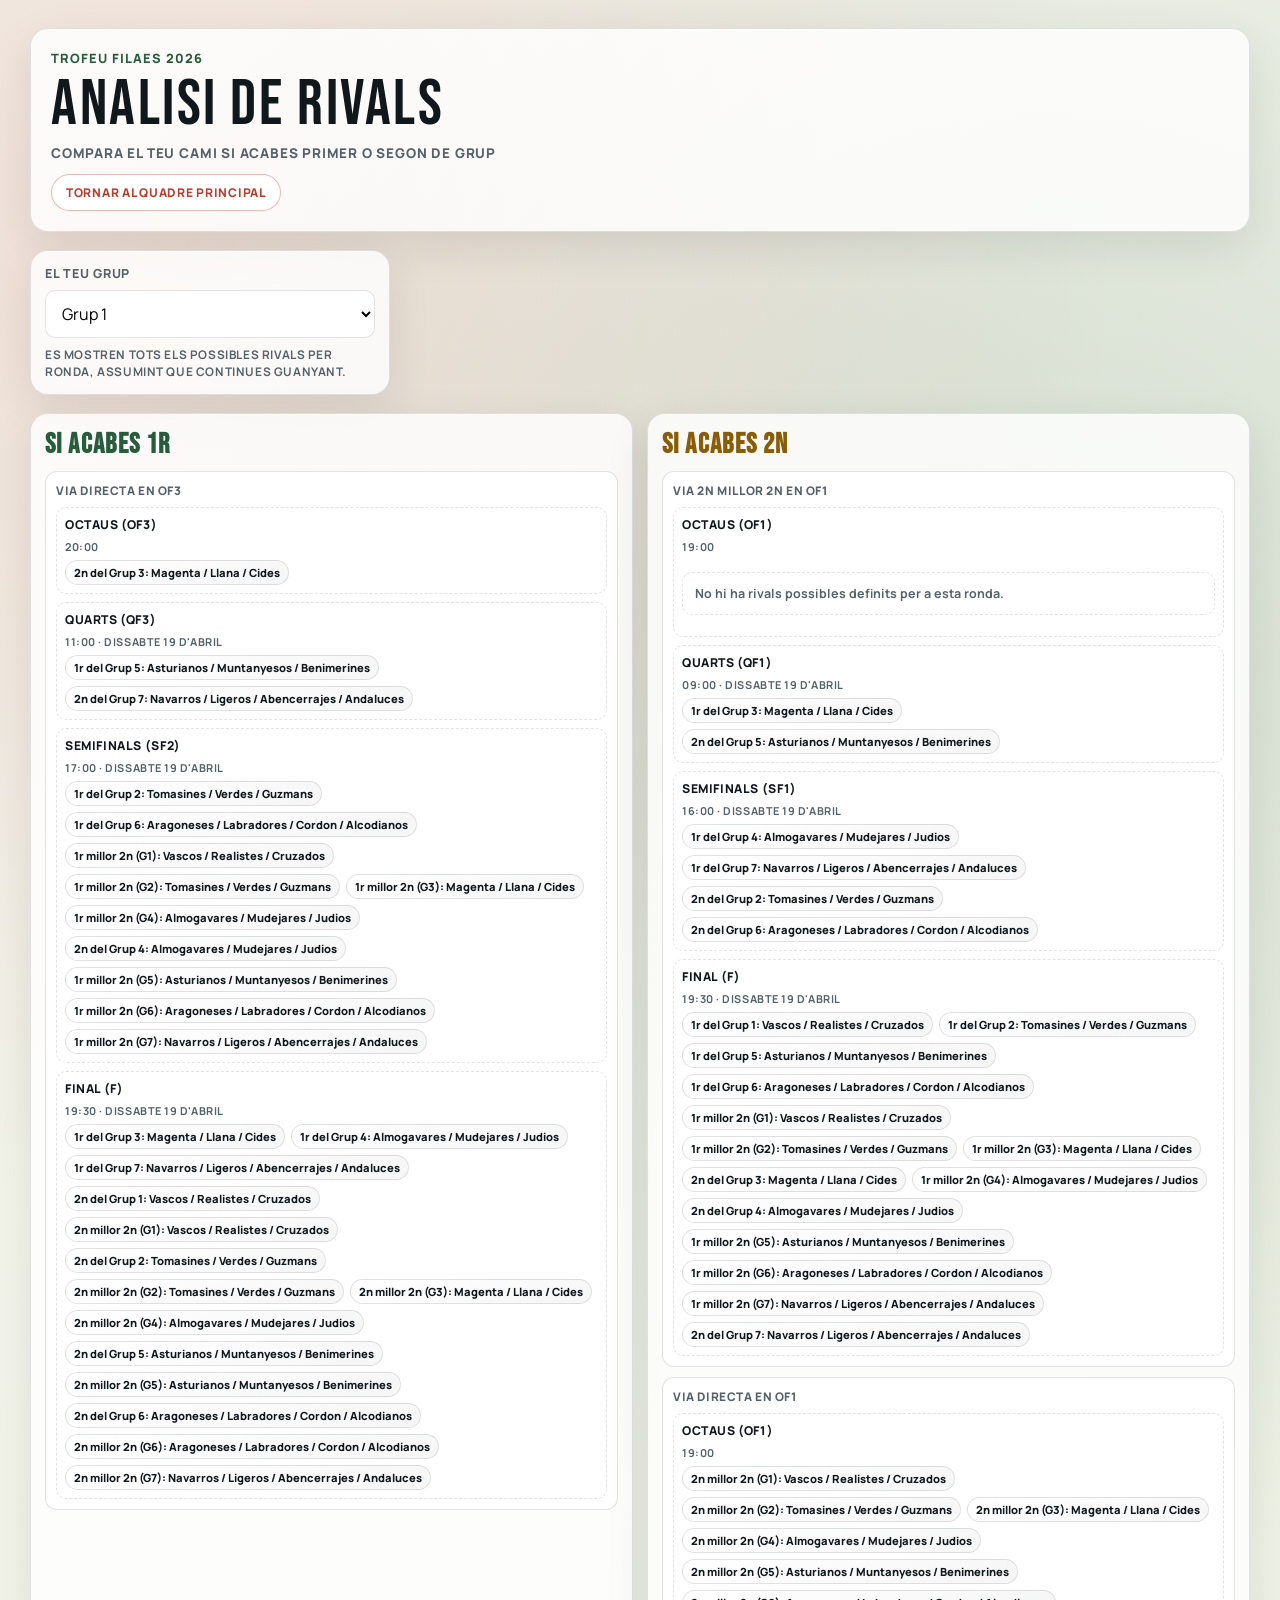
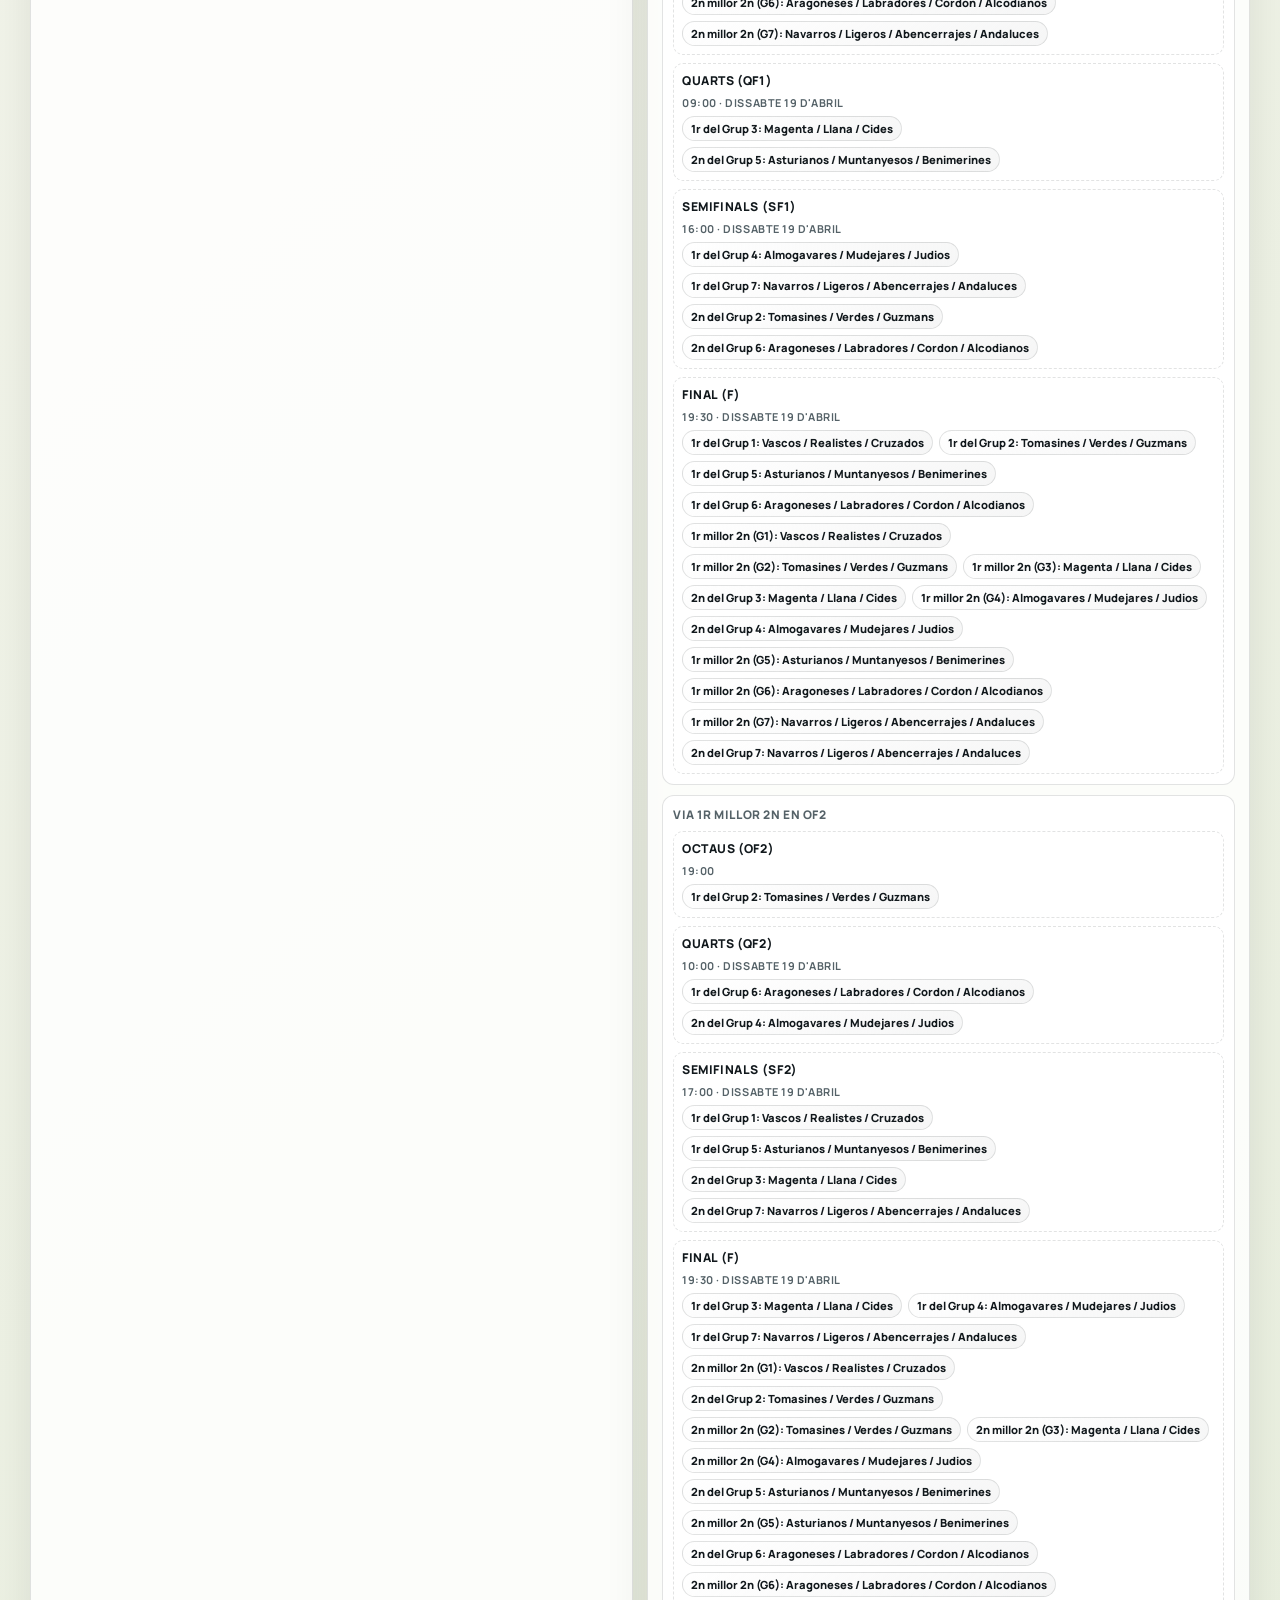
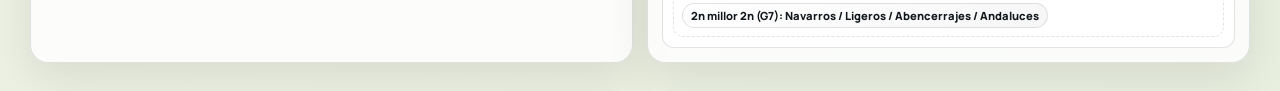
==== rivals.html @ 8f9ca68e "Añadir rivales y modificar formato y funcionalidades" ====
<!doctype html>
<html lang="ca">

<head>
    <meta charset="UTF-8" />
    <meta name="viewport" content="width=device-width, initial-scale=1.0" />
    <title>Trofeu Filaes 2026 - Analisi de Rivals</title>
    <link rel="preconnect" href="https://fonts.googleapis.com">
    <link rel="preconnect" href="https://fonts.gstatic.com" crossorigin>
    <link href="https://fonts.googleapis.com/css2?family=Bebas+Neue&family=Manrope:wght@400;600;700;800&display=swap"
        rel="stylesheet">
    <link rel="stylesheet" href="rivals.css">
</head>

<body>
    <main class="container">
        <header class="hero">
            <p class="kicker">Trofeu Filaes 2026</p>
            <h1>Analisi de Rivals</h1>
            <p class="subtitle">Compara el teu cami si acabes primer o segon de grup</p>
            <div class="hero-actions">
                <a class="btn btn-secondary" href="index.html">Tornar al quadre principal</a>
            </div>
        </header>

        <section class="panel controls" aria-label="Configuracio">
            <label for="groupSelect">El teu grup</label>
            <select id="groupSelect">
                <option value="1">Grup 1</option>
                <option value="2">Grup 2</option>
                <option value="3">Grup 3</option>
                <option value="4">Grup 4</option>
                <option value="5">Grup 5</option>
                <option value="6">Grup 6</option>
                <option value="7">Grup 7</option>
            </select>
            <p class="hint">Es mostren tots els possibles rivals per ronda, assumint que continues guanyant.</p>
        </section>

        <section class="comparison" id="comparison" aria-live="polite"></section>
    </main>

    <script src="rivals.js"></script>
</body>

</html>
---- rivals.css ----
:root {
    --bg-1: #f6f6ef;
    --bg-2: #e9efdf;
    --ink: #11181c;
    --muted: #556268;
    --brand: #275d3d;
    --brand-2: #bc3e2d;
    --panel: rgba(255, 255, 255, 0.82);
    --line: rgba(17, 24, 28, 0.12);
    --shadow: 0 14px 45px rgba(0, 0, 0, 0.09);
}

* {
    box-sizing: border-box;
}

body {
    margin: 0;
    font-family: "Manrope", sans-serif;
    color: var(--ink);
    background:
        radial-gradient(circle at 12% 8%, rgba(188, 62, 45, 0.13) 0, transparent 30%),
        radial-gradient(circle at 82% 18%, rgba(39, 93, 61, 0.14) 0, transparent 34%),
        linear-gradient(140deg, var(--bg-1), var(--bg-2));
    min-height: 100vh;
    padding: 28px;
}

.container {
    max-width: 1220px;
    margin: 0 auto;
    display: grid;
    gap: 18px;
}

.hero,
.panel,
.compare-card {
    background: var(--panel);
    border: 1px solid var(--line);
    border-radius: 18px;
    box-shadow: var(--shadow);
}

.hero {
    padding: 20px;
    display: grid;
    gap: 8px;
}

.kicker {
    margin: 0;
    letter-spacing: 0.08em;
    font-weight: 800;
    color: var(--brand);
    text-transform: uppercase;
    font-size: 0.8rem;
}

h1 {
    margin: 0;
    font-family: "Bebas Neue", sans-serif;
    letter-spacing: 0.04em;
    font-size: clamp(2.2rem, 5vw, 4rem);
    line-height: 0.95;
    font-weight: 400;
}

.subtitle {
    margin: 0;
    text-transform: uppercase;
    letter-spacing: 0.06em;
    font-weight: 800;
    color: var(--muted);
    font-size: 0.84rem;
}

.hero-actions {
    margin-top: 4px;
}

.btn {
    display: inline-flex;
    align-items: center;
    justify-content: center;
    border-radius: 999px;
    border: 1px solid var(--line);
    padding: 9px 14px;
    text-decoration: none;
    font-size: 0.75rem;
    font-weight: 800;
    text-transform: uppercase;
    letter-spacing: 0.06em;
}

.btn-secondary {
    color: var(--brand-2);
    border-color: rgba(188, 62, 45, 0.35);
    background: #fff;
}

.controls {
    padding: 14px;
    display: grid;
    gap: 8px;
    max-width: 360px;
}

label {
    font-weight: 800;
    font-size: 0.78rem;
    text-transform: uppercase;
    letter-spacing: 0.06em;
    color: var(--muted);
}

select {
    width: 100%;
    border: 1px solid var(--line);
    border-radius: 10px;
    padding: 11px 12px;
    background: #fff;
    font: inherit;
}

.hint {
    margin: 0;
    color: var(--muted);
    font-size: 0.74rem;
    text-transform: uppercase;
    letter-spacing: 0.05em;
    font-weight: 700;
}

.comparison {
    display: grid;
    grid-template-columns: repeat(2, minmax(300px, 1fr));
    gap: 14px;
}

.compare-card {
    padding: 14px;
    display: grid;
    gap: 10px;
    align-content: start;
}

.compare-title {
    margin: 0;
    font-family: "Bebas Neue", sans-serif;
    letter-spacing: 0.05em;
    font-size: 1.75rem;
}

.compare-title.first {
    color: var(--brand);
}

.compare-title.second {
    color: #8a5c06;
}

.route {
    border: 1px solid var(--line);
    border-radius: 12px;
    padding: 10px;
    background: #fff;
    display: grid;
    gap: 8px;
}

.route-head {
    margin: 0;
    font-size: 0.74rem;
    text-transform: uppercase;
    letter-spacing: 0.05em;
    font-weight: 800;
    color: var(--muted);
}

.stage {
    border: 1px dashed var(--line);
    border-radius: 10px;
    padding: 8px;
    display: grid;
    gap: 6px;
}

.stage-name {
    margin: 0;
    font-size: 0.76rem;
    text-transform: uppercase;
    letter-spacing: 0.05em;
    font-weight: 800;
    color: var(--ink);
}

.stage-meta {
    margin: 0;
    font-size: 0.68rem;
    text-transform: uppercase;
    letter-spacing: 0.05em;
    font-weight: 700;
    color: var(--muted);
}

.chips {
    display: flex;
    flex-wrap: wrap;
    gap: 6px;
}

.chip {
    font-size: 0.7rem;
    font-weight: 800;
    padding: 4px 8px;
    border-radius: 999px;
    border: 1px solid var(--line);
    background: linear-gradient(160deg, #fff, rgba(17, 24, 28, 0.04));
}

.empty {
    border: 1px dashed var(--line);
    border-radius: 10px;
    padding: 12px;
    color: var(--muted);
    font-size: 0.78rem;
    font-weight: 700;
}

@media (max-width: 860px) {
    body {
        padding: 14px;
    }

    .container {
        gap: 12px;
    }

    .hero {
        border-radius: 14px;
        padding: 16px;
    }

    .panel,
    .compare-card,
    .route,
    .stage {
        border-radius: 12px;
    }

    .controls {
        max-width: none;
        padding: 12px;
    }

    select {
        min-height: 44px;
    }

    .btn {
        width: 100%;
        min-height: 42px;
    }

    .comparison {
        grid-template-columns: 1fr;
    }

    .chips {
        gap: 5px;
    }

    .chip {
        font-size: 0.66rem;
    }
}

@media (max-width: 420px) {
    h1 {
        font-size: clamp(2rem, 12vw, 2.8rem);
    }

    .subtitle {
        font-size: 0.76rem;
    }

    .compare-title {
        font-size: 1.5rem;
    }
}
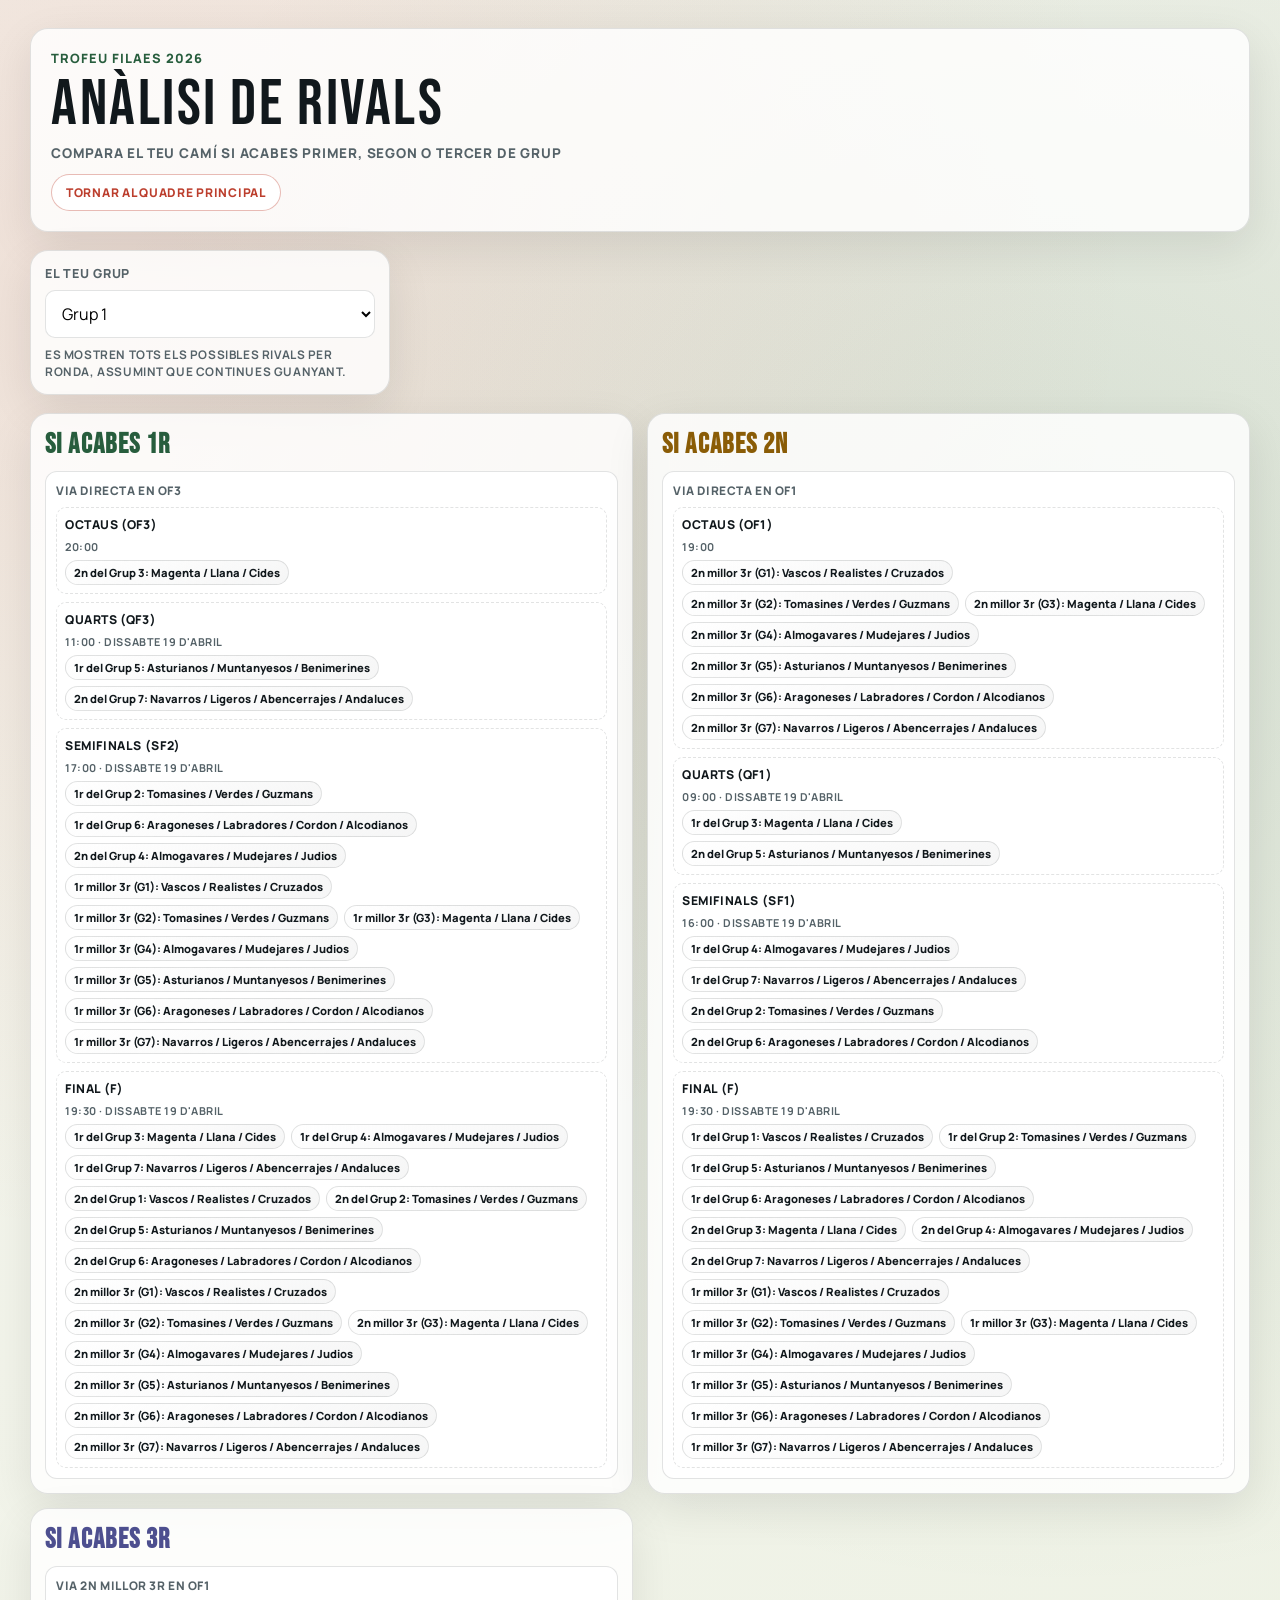
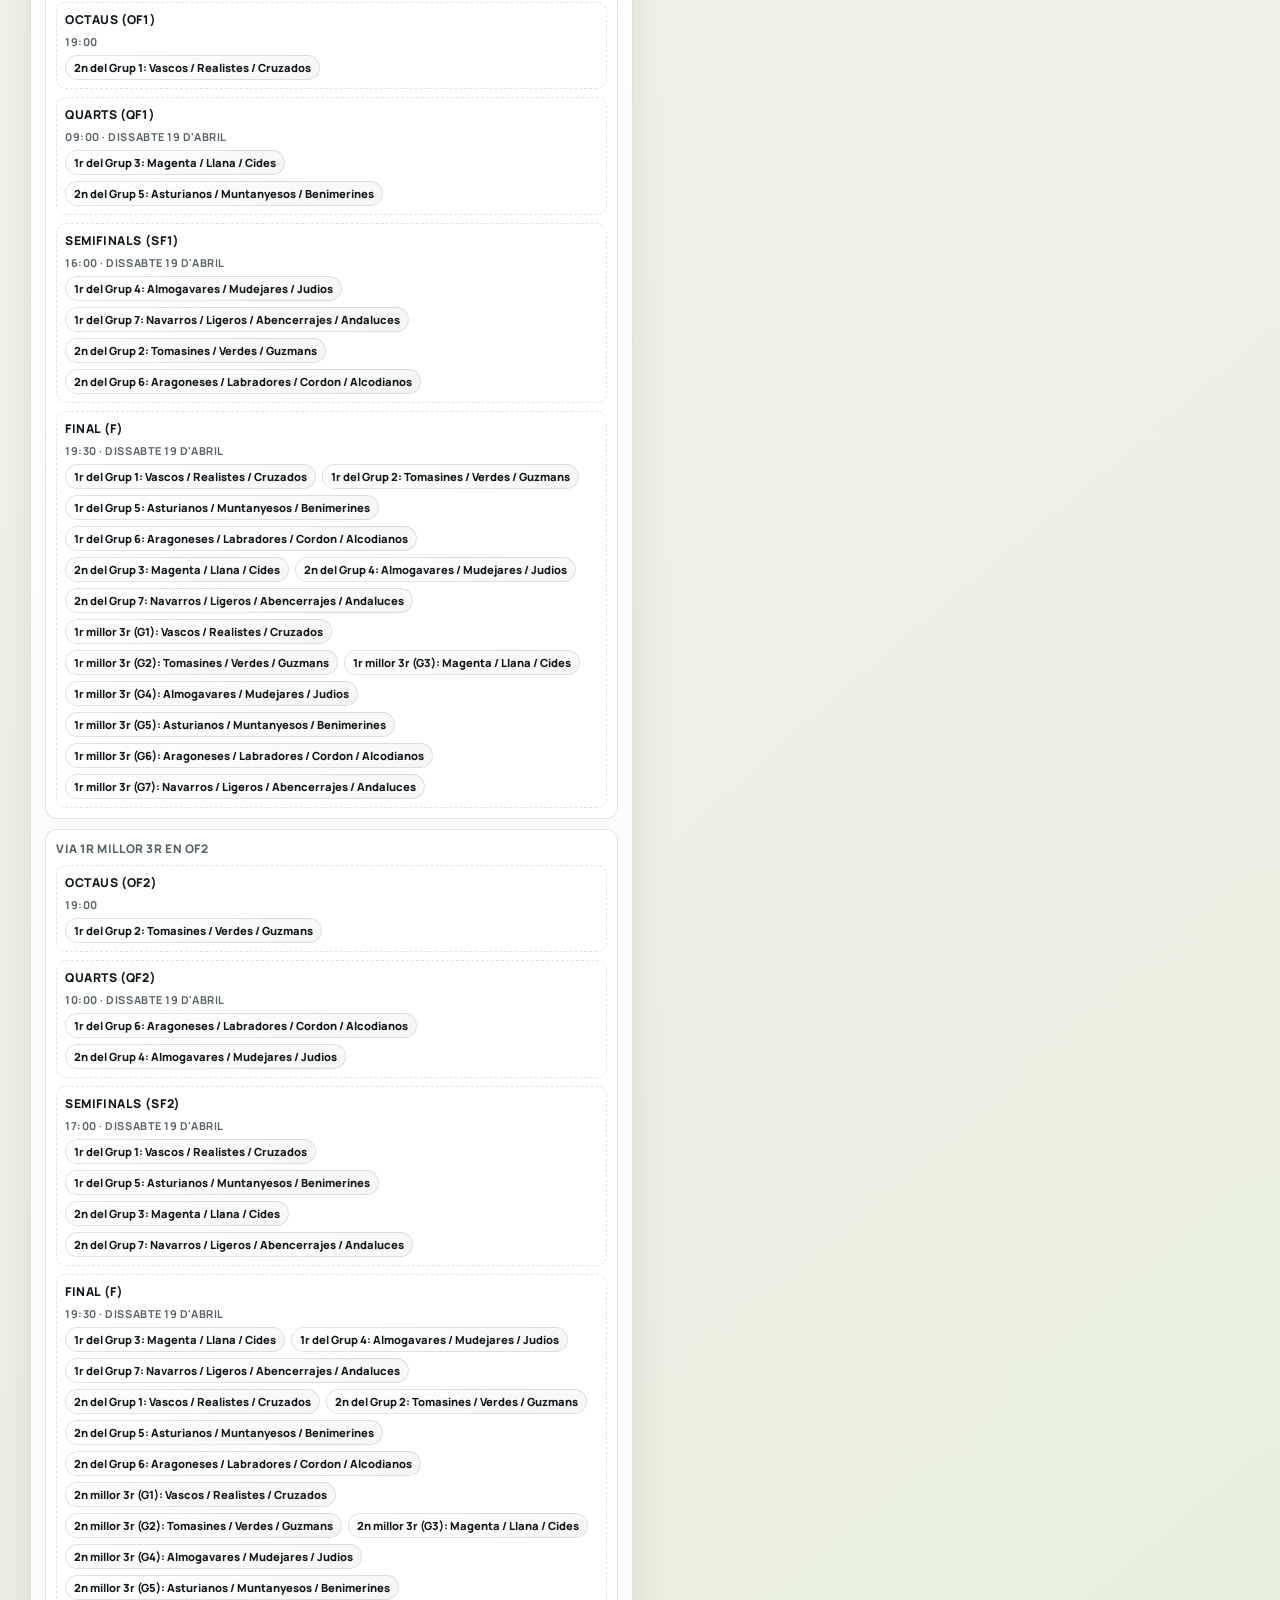
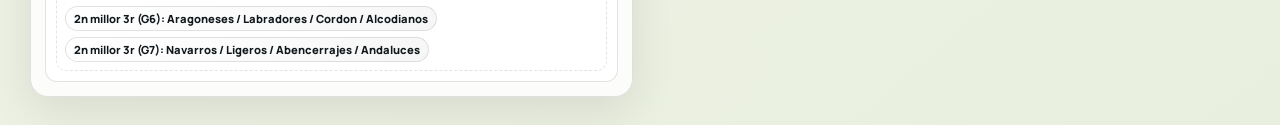
==== commit 86fe8f86: "Modificar comportamiento para añadir el mejor tercero y el segundo mejor tercero" ====
--- a/rivals.html
+++ b/rivals.html
@@ -4,7 +4,7 @@
 <head>
     <meta charset="UTF-8" />
     <meta name="viewport" content="width=device-width, initial-scale=1.0" />
-    <title>Trofeu Filaes 2026 - Analisi de Rivals</title>
+    <title>Trofeu Filaes 2026 - Anàlisi de Rivals</title>
     <link rel="preconnect" href="https://fonts.googleapis.com">
     <link rel="preconnect" href="https://fonts.gstatic.com" crossorigin>
     <link href="https://fonts.googleapis.com/css2?family=Bebas+Neue&family=Manrope:wght@400;600;700;800&display=swap"
@@ -16,14 +16,14 @@
     <main class="container">
         <header class="hero">
             <p class="kicker">Trofeu Filaes 2026</p>
-            <h1>Analisi de Rivals</h1>
-            <p class="subtitle">Compara el teu cami si acabes primer o segon de grup</p>
+            <h1>Anàlisi de Rivals</h1>
+            <p class="subtitle">Compara el teu camí si acabes primer, segon o tercer de grup</p>
             <div class="hero-actions">
                 <a class="btn btn-secondary" href="index.html">Tornar al quadre principal</a>
             </div>
         </header>
 
-        <section class="panel controls" aria-label="Configuracio">
+        <section class="panel controls" aria-label="Configuració">
             <label for="groupSelect">El teu grup</label>
             <select id="groupSelect">
                 <option value="1">Grup 1</option>
--- a/rivals.css
+++ b/rivals.css
@@ -160,6 +160,10 @@
     color: #8a5c06;
 }
 
+.compare-title.third {
+    color: #4d4f8f;
+}
+
 .route {
     border: 1px solid var(--line);
     border-radius: 12px;
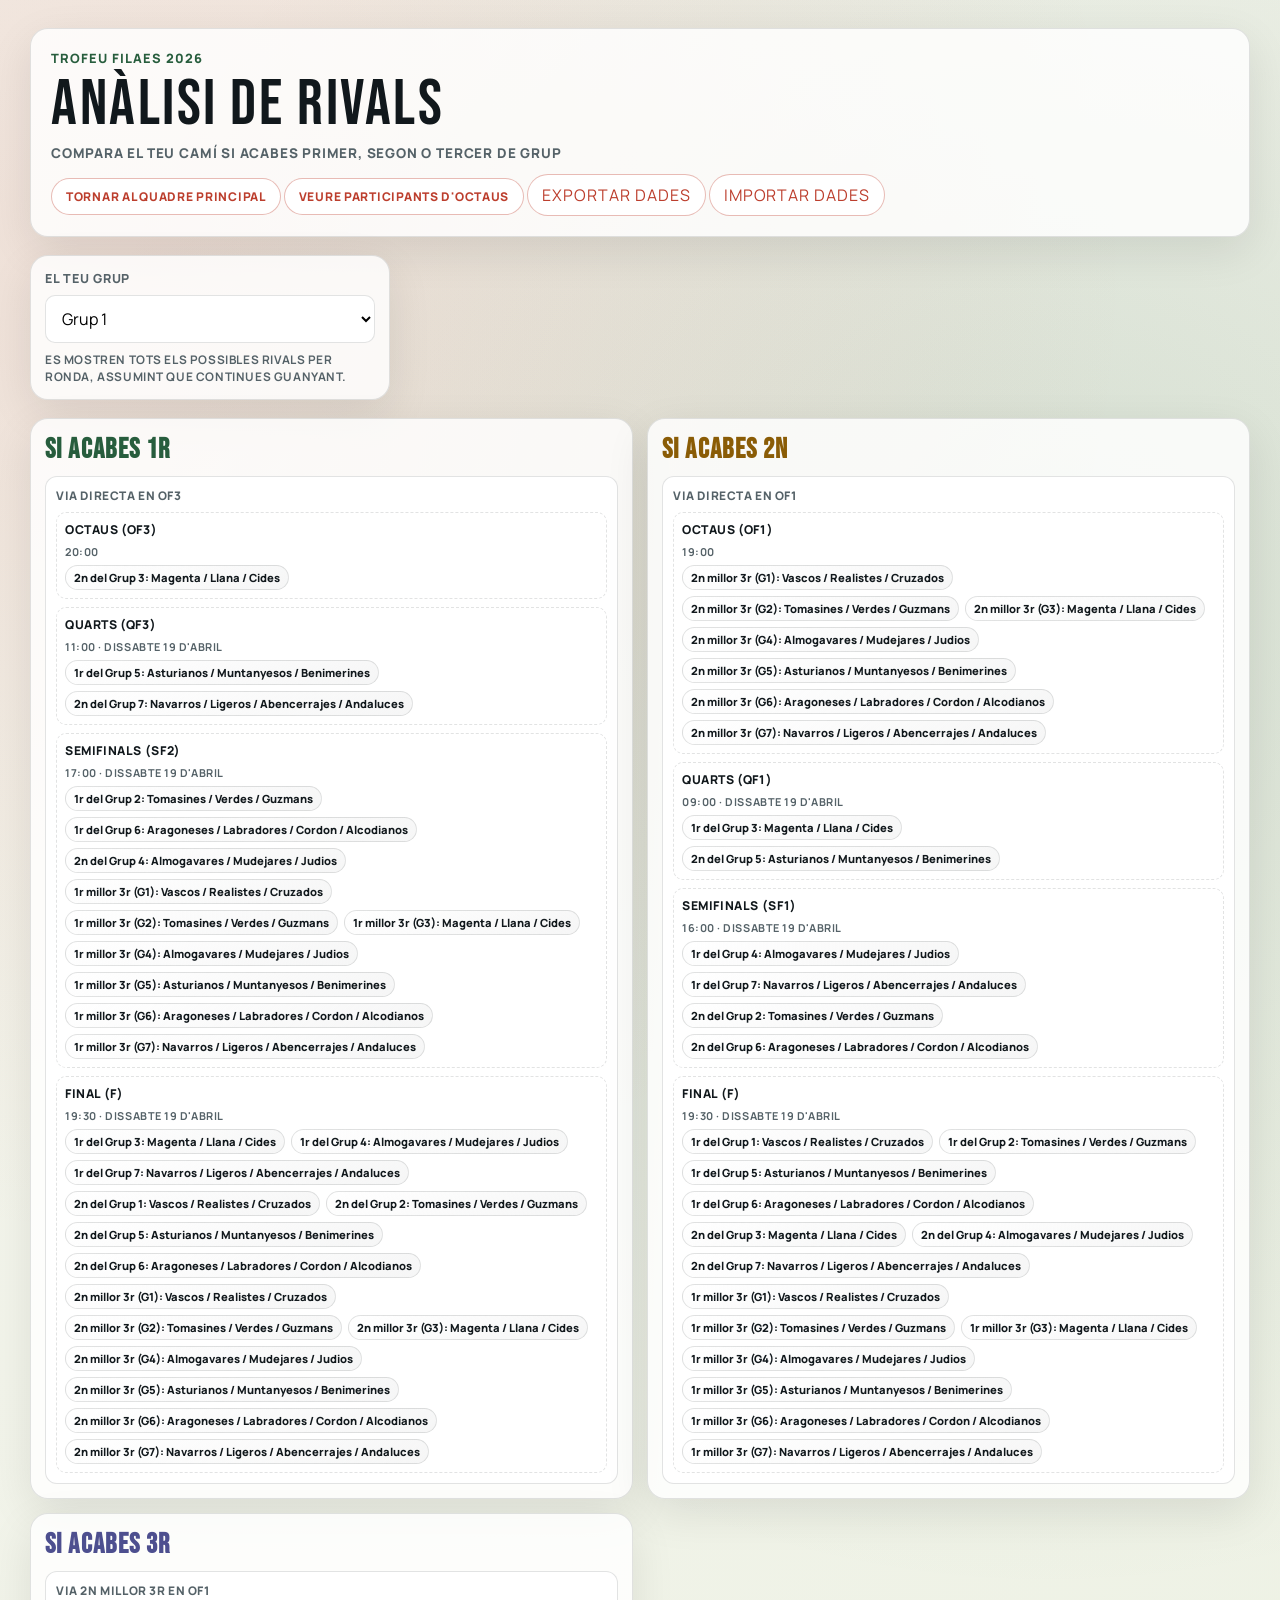
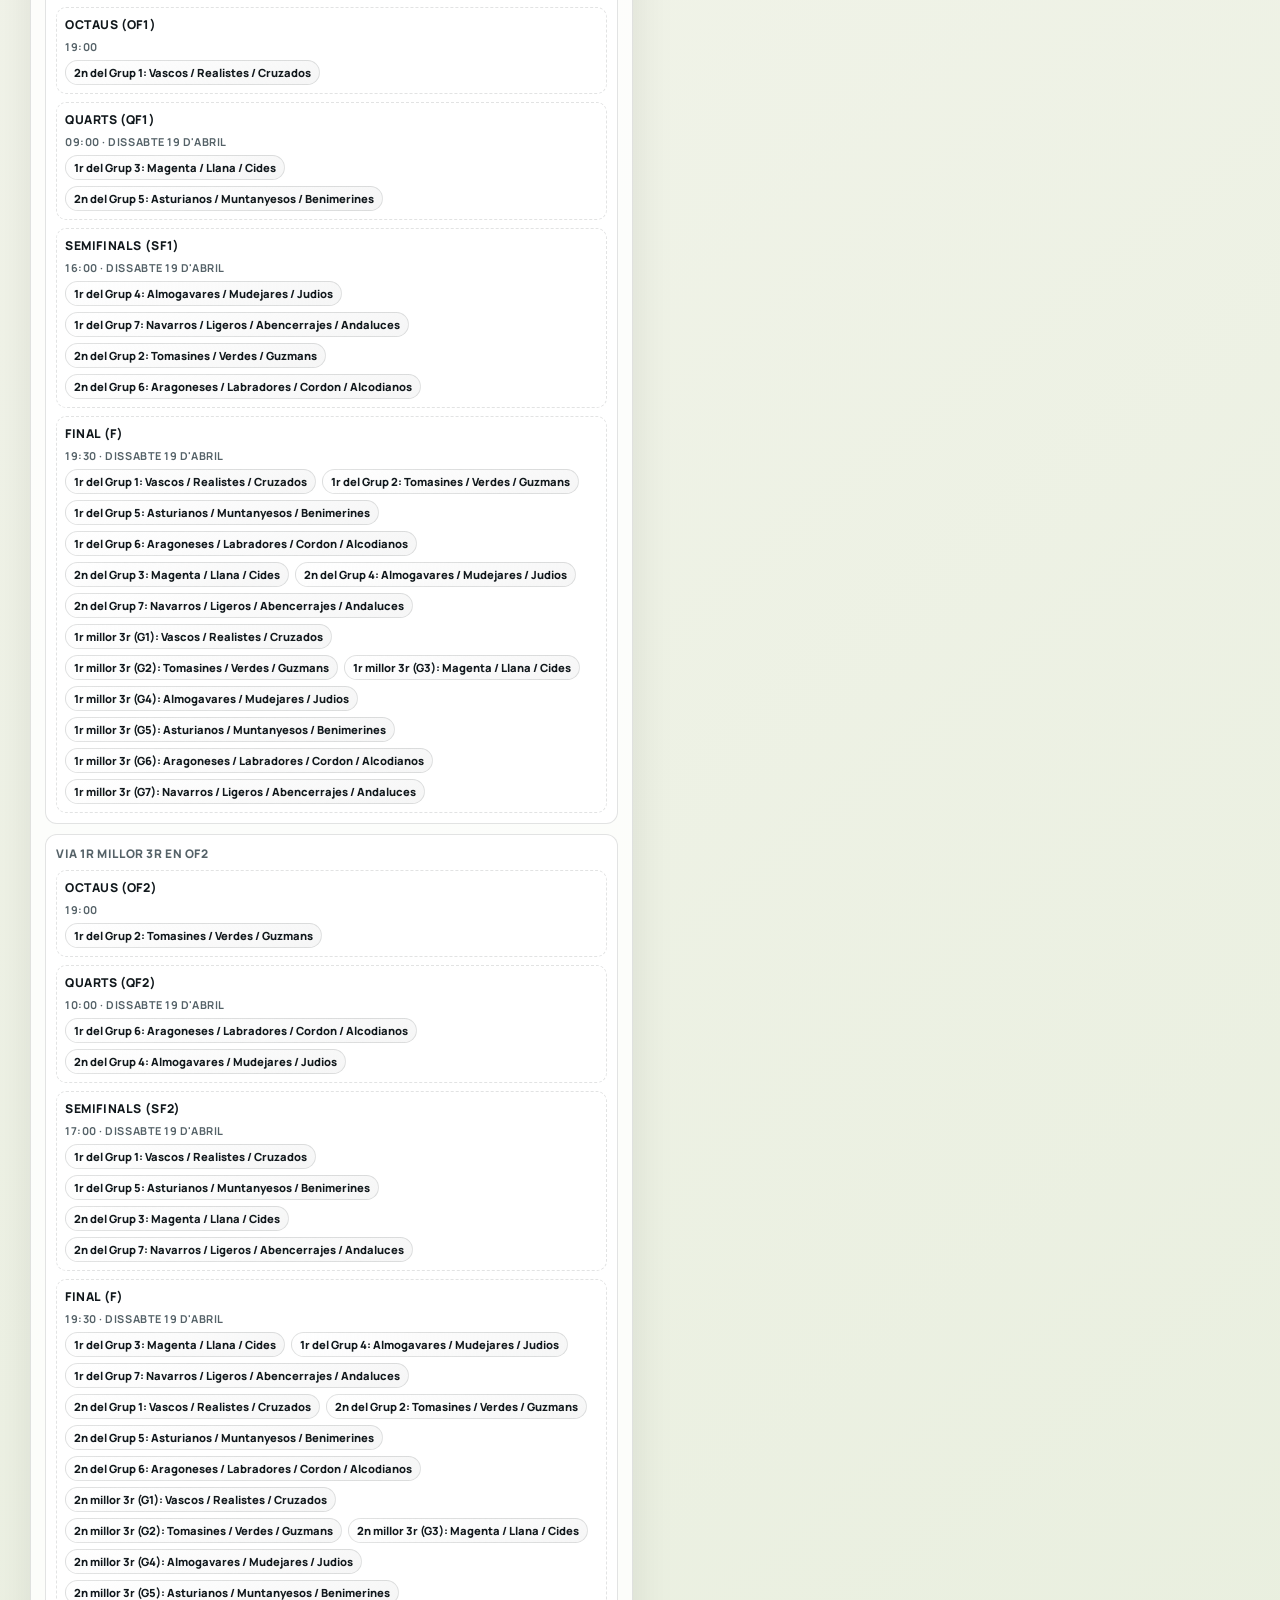
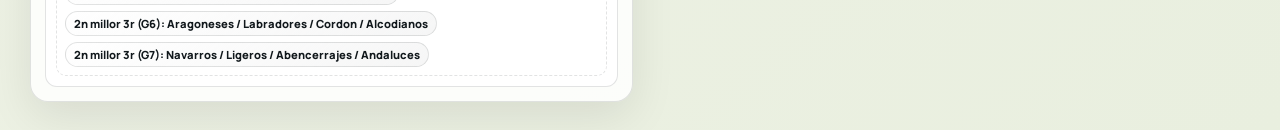
==== commit d4f9a84e: "Añadir cuadro de cuartos de final" ====
--- a/rivals.html
+++ b/rivals.html
@@ -20,6 +20,11 @@
             <p class="subtitle">Compara el teu camí si acabes primer, segon o tercer de grup</p>
             <div class="hero-actions">
                 <a class="btn btn-secondary" href="index.html">Tornar al quadre principal</a>
+                <a class="btn btn-secondary" href="octavos.html">Veure participants d'octaus</a>
+                <button class="btn btn-secondary storage-action" type="button" data-storage-export>Exportar
+                    dades</button>
+                <button class="btn btn-secondary storage-action" type="button" data-storage-import
+                    data-storage-reload="true">Importar dades</button>
             </div>
         </header>
 
@@ -40,6 +45,7 @@
         <section class="comparison" id="comparison" aria-live="polite"></section>
     </main>
 
+    <script src="storage-bridge.js"></script>
     <script src="rivals.js"></script>
 </body>
 
--- a/rivals.css
+++ b/rivals.css
@@ -93,6 +93,11 @@
     letter-spacing: 0.06em;
 }
 
+.storage-action {
+    font: inherit;
+    cursor: pointer;
+}
+
 .btn-secondary {
     color: var(--brand-2);
     border-color: rgba(188, 62, 45, 0.35);
